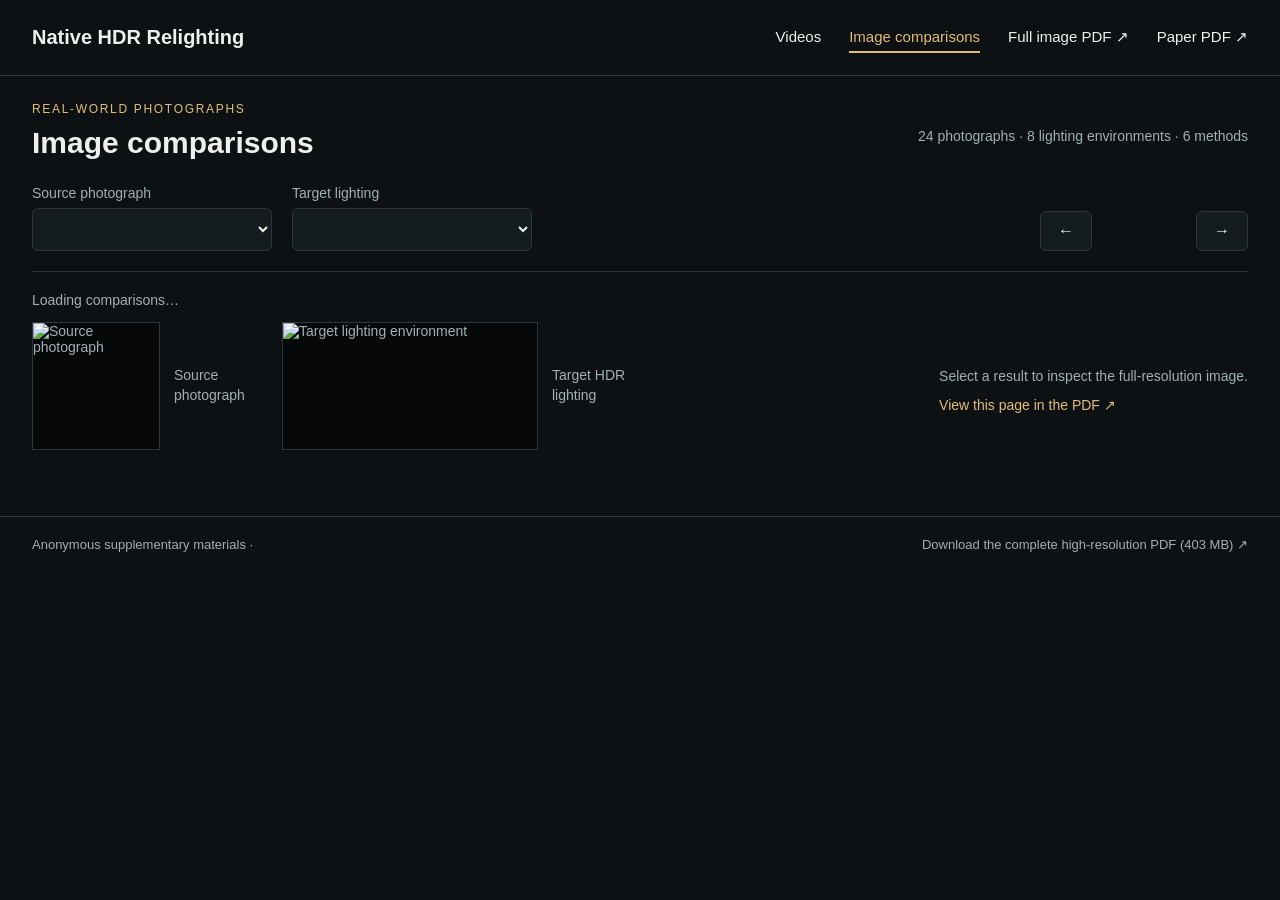
==== ood.html @ 237924ed "Add supplementary website" ====
<!doctype html>
<html lang="en">
<head>
  <meta charset="utf-8"><meta name="viewport" content="width=device-width,initial-scale=1">
  <meta name="referrer" content="no-referrer"><meta name="robots" content="noindex,nofollow,noarchive">
  <title>Native HDR Relighting · Image comparisons</title><link rel="stylesheet" href="style.css">
  <script defer src="assets.js"></script>
  <script defer src="ood/data.js"></script><script defer src="gallery.js"></script>
</head>
<body>
<header class="topbar"><a class="brand" href="index.html">Native HDR Relighting</a><nav aria-label="Materials"><a href="index.html">Videos</a><a aria-current="page" href="ood.html">Image comparisons</a><a href="https://huggingface.co/datasets/pixelhdr-review/website_assets/resolve/main/downloads/ood-comparisons.pdf" target="_blank" rel="noopener noreferrer">Full image PDF ↗</a><a href="https://huggingface.co/datasets/pixelhdr-review/website_assets/resolve/main/downloads/paper-full-resolution.pdf" target="_blank" rel="noopener noreferrer">Paper PDF ↗</a></nav></header>
<main>
  <div class="page-heading"><div><p class="eyebrow">Real-world photographs</p><h1>Image comparisons</h1></div><p class="muted">24 photographs · 8 lighting environments · 6 methods</p></div>
  <section class="gallery-controls" aria-label="Choose a comparison"><label>Source photograph<select id="source-filter"></select></label><label>Target lighting<select id="light-filter"></select></label><div class="stepper"><button id="prev" aria-label="Previous comparison">←</button><span id="case-count" aria-live="polite"></span><button id="next" aria-label="Next comparison">→</button></div></section>
  <div id="gallery-status" class="muted" role="status">Loading comparisons…</div>
  <section class="input-strip"><button class="input-item" id="source-open"><img id="source-image" alt="Source photograph"><span>Source photograph</span></button><button class="input-item environment" id="environment-open"><img id="environment-image" alt="Target lighting environment"><span id="light-caption">Target HDR lighting</span></button><div class="case-description"><h2 id="case-title"></h2><p class="muted">Select a result to inspect the full-resolution image.</p><a id="pdf-page" href="https://huggingface.co/datasets/pixelhdr-review/website_assets/resolve/main/downloads/ood-comparisons.pdf" target="_blank" rel="noopener noreferrer">View this page in the PDF ↗</a></div></section>
  <section id="results" class="results-grid" aria-label="Method comparisons"></section>
</main>
<dialog id="image-dialog"><div class="dialog-bar"><h2 id="image-title"></h2><div><button id="fit-image" aria-pressed="true">Fit</button><button id="actual-image" aria-pressed="false">Actual pixels</button><button id="close-image" aria-label="Close image">Close ×</button></div></div><div id="image-viewport" class="image-viewport"><img id="full-image" alt=""></div></dialog>
<footer>Anonymous supplementary materials · <a href="https://huggingface.co/datasets/pixelhdr-review/website_assets/resolve/main/downloads/ood-comparisons.pdf" download>Download the complete high-resolution PDF (403 MB) ↗</a></footer>
</body></html>
---- style.css ----
:root{color-scheme:dark;--bg:#0d1114;--panel:#151c20;--line:#2c373d;--text:#edf0ed;--muted:#a0b0b5;--accent:#e2bd78;font-family:Arial,Helvetica,sans-serif;font-size:16px}*{box-sizing:border-box}body{margin:0;background:var(--bg);color:var(--text)}a{color:inherit;text-decoration:none}a:hover{color:var(--accent)}button,select{font:inherit;color:inherit;background:var(--panel);border:1px solid var(--line);border-radius:6px}button{cursor:pointer}button:hover,select:hover{border-color:var(--accent)}:focus-visible{outline:2px solid var(--accent);outline-offset:4px}button:disabled{opacity:.4;cursor:default}.topbar{display:flex;justify-content:space-between;align-items:center;gap:24px;padding:22px 32px;border-bottom:1px solid var(--line)}.brand{font-size:20px;font-weight:700}.topbar nav{display:flex;gap:28px;font-size:15px}.topbar nav a{padding:6px 0}.topbar nav a[aria-current]{color:var(--accent);border-bottom:2px solid var(--accent)}main{max-width:1880px;margin:auto;padding:24px 32px}.page-heading{display:flex;align-items:end;justify-content:space-between;gap:20px;margin-bottom:24px}.eyebrow{text-transform:uppercase;letter-spacing:.14em;color:var(--accent);font-size:12px;margin:0 0 8px}h1{font-size:30px;line-height:1.15;margin:0;font-weight:600}h2{font-size:17px;margin:0;font-weight:600}p{line-height:1.5}.muted{color:var(--muted);font-size:14px}.video-layout{display:grid;grid-template-columns:minmax(0,1fr) 340px;gap:24px;align-items:start}.screen{min-width:0}video{display:block;width:100%;max-height:calc(100vh - 232px);min-height:320px;background:#000;aspect-ratio:5/4;border:1px solid var(--line);object-fit:contain}.player-caption{display:flex;gap:16px;justify-content:space-between;align-items:center;padding:16px 0}.player-caption a{font-size:14px;color:var(--accent)}.film-options{display:grid;gap:8px}.film-option{display:grid;grid-template-columns:20px 1fr auto;gap:10px;text-align:left;padding:14px 10px;align-items:start;line-height:1.35}.film-option.selected{border-color:var(--accent);background:#22251f}.film-option strong{display:block;font-size:15px}.film-option small{display:block;color:var(--muted);margin-top:5px;font-size:12px}.number,.duration{font-size:12px;color:var(--accent);padding-top:2px}.chapter-heading{display:flex;align-items:center;justify-content:space-between;margin:24px 0 12px}.chapters{max-height:calc(100vh - 472px);min-height:150px;overflow:auto;scrollbar-width:thin}.chapter{display:flex;width:100%;gap:13px;padding:10px 8px;border:0;border-bottom:1px solid var(--line);border-radius:0;background:transparent;text-align:left;font-size:14px;line-height:1.3}.chapter time{flex:0 0 35px;color:var(--muted);font-variant-numeric:tabular-nums}.chapter.active{color:var(--accent);background:#202620}.chapter.active time{color:var(--accent)}footer{max-width:1880px;margin:18px auto 0;padding:20px 32px;border-top:1px solid var(--line);color:var(--muted);font-size:13px;display:flex;justify-content:space-between;gap:18px}#media-error{background:#39241b;padding:14px}.gallery-controls{display:flex;align-items:end;gap:20px;border-bottom:1px solid var(--line);padding-bottom:20px;margin-bottom:20px}.gallery-controls label{display:grid;gap:7px;min-width:240px;color:var(--muted);font-size:14px}select{padding:11px 35px 11px 12px;max-width:100%;font-size:16px;color:var(--text)}.stepper{margin-left:auto;display:flex;align-items:center;gap:16px}.stepper button{padding:10px 17px}.stepper span{font-variant-numeric:tabular-nums;font-size:14px;min-width:72px;text-align:center}.input-strip{display:flex;align-items:center;gap:20px;margin:14px 0 24px}.input-item{padding:0;border:none;background:transparent;display:flex;align-items:center;gap:14px;text-align:left;color:var(--muted);font-size:14px}.input-item img{width:128px;height:128px;object-fit:contain;background:#060809;border:1px solid var(--line)}.input-item span{max-width:88px;line-height:1.4}.environment img{width:256px;height:128px;object-fit:contain}.case-description{margin-left:auto;max-width:380px}.case-description a{color:var(--accent);font-size:14px}.case-description p{margin:9px 0}.results-grid{display:grid;grid-template-columns:repeat(3,minmax(0,1fr));gap:18px}.result-card{margin:0;min-width:0}.result-card button{width:100%;display:block;position:relative;padding:0;border:1px solid var(--line);border-radius:0;background:#000;overflow:hidden}.result-card img{width:100%;height:auto;aspect-ratio:1;object-fit:contain;display:block}.result-card img.pdf-square{object-fit:fill}.result-card figcaption{display:flex;justify-content:space-between;align-items:center;padding:9px 0 2px;font-size:15px}.result-card.ours figcaption{color:var(--accent);font-weight:700}.result-card.ours button{border-color:var(--accent)}.result-card small{color:var(--muted);font-size:12px}.result-card button:after{content:'↗';position:absolute;right:9px;bottom:8px;padding:3px 7px;background:#0d1114c9;color:white;font-size:20px}.input-strip.loading,.results-grid.loading{opacity:.35;pointer-events:none}dialog{width:96vw;max-width:none;height:94vh;max-height:none;padding:0;background:var(--bg);color:var(--text);border:1px solid var(--line);border-radius:8px}dialog::backdrop{background:#000c}.dialog-bar{display:flex;justify-content:space-between;align-items:center;gap:14px;padding:14px 18px;border-bottom:1px solid var(--line);height:66px}.dialog-bar div{display:flex;gap:8px}.dialog-bar button{padding:8px 12px;font-size:14px}.dialog-bar button[aria-pressed=true]{border-color:var(--accent);color:var(--accent)}.image-viewport{height:calc(100% - 66px);overflow:auto;display:flex;justify-content:center;align-items:center;background:#080a0c}.image-viewport img{display:block;max-width:100%;max-height:100%;object-fit:contain}.image-viewport.actual{display:block}.image-viewport.actual img{max-width:none;max-height:none;margin:auto}.image-viewport img.square-preview{aspect-ratio:1;object-fit:fill;height:auto}#gallery-status:empty{display:none}@media(min-width:1700px){.video-layout{grid-template-columns:minmax(0,1fr) 390px}}@media(max-width:1000px){.video-layout{grid-template-columns:1fr}.playlist{display:grid;grid-template-columns:1fr 1fr;gap:16px}.chapter-heading{display:none}.chapters{max-height:245px;margin:0}.input-strip{flex-wrap:wrap}.case-description{max-width:none;margin-left:0;flex-basis:100%}.results-grid{gap:12px}.gallery-controls label{min-width:180px}.topbar{padding:18px 20px}.topbar nav{gap:15px}main{padding:22px 20px}video{max-height:none}footer{padding:20px}}@media(max-width:650px){.topbar{align-items:start;flex-direction:column;gap:12px}.topbar nav{gap:18px;flex-wrap:wrap;font-size:14px}.page-heading{display:block}.page-heading .muted{margin-bottom:0}h1{font-size:26px}.playlist{display:block}.chapters{margin-top:20px}.player-caption{align-items:start}video{min-height:0}.gallery-controls{flex-wrap:wrap;gap:12px}.gallery-controls label{min-width:0;flex:1 1 42%}.stepper{margin:0 0 0 auto}.input-strip{gap:12px}.input-item{gap:8px}.input-item img{width:88px;height:88px}.environment img{width:176px;height:88px}.input-item span{max-width:76px;font-size:12px}.results-grid{grid-template-columns:repeat(2,minmax(0,1fr))}.dialog-bar{height:auto;flex-wrap:wrap}.image-viewport{height:calc(100% - 110px)}footer{flex-direction:column;font-size:12px}.result-card figcaption{font-size:13px}.result-card small{display:none}}
dialog[open]{display:flex;flex-direction:column}.dialog-bar{flex-shrink:0}.image-viewport{flex:1;min-height:0;height:auto;container-type:size}.image-viewport img{width:auto;height:auto;flex-shrink:0}.image-viewport:not(.actual) img.square-preview{width:min(100cqw,100cqh);height:min(100cqw,100cqh)}.image-viewport.actual img.square-preview{height:auto;aspect-ratio:1}
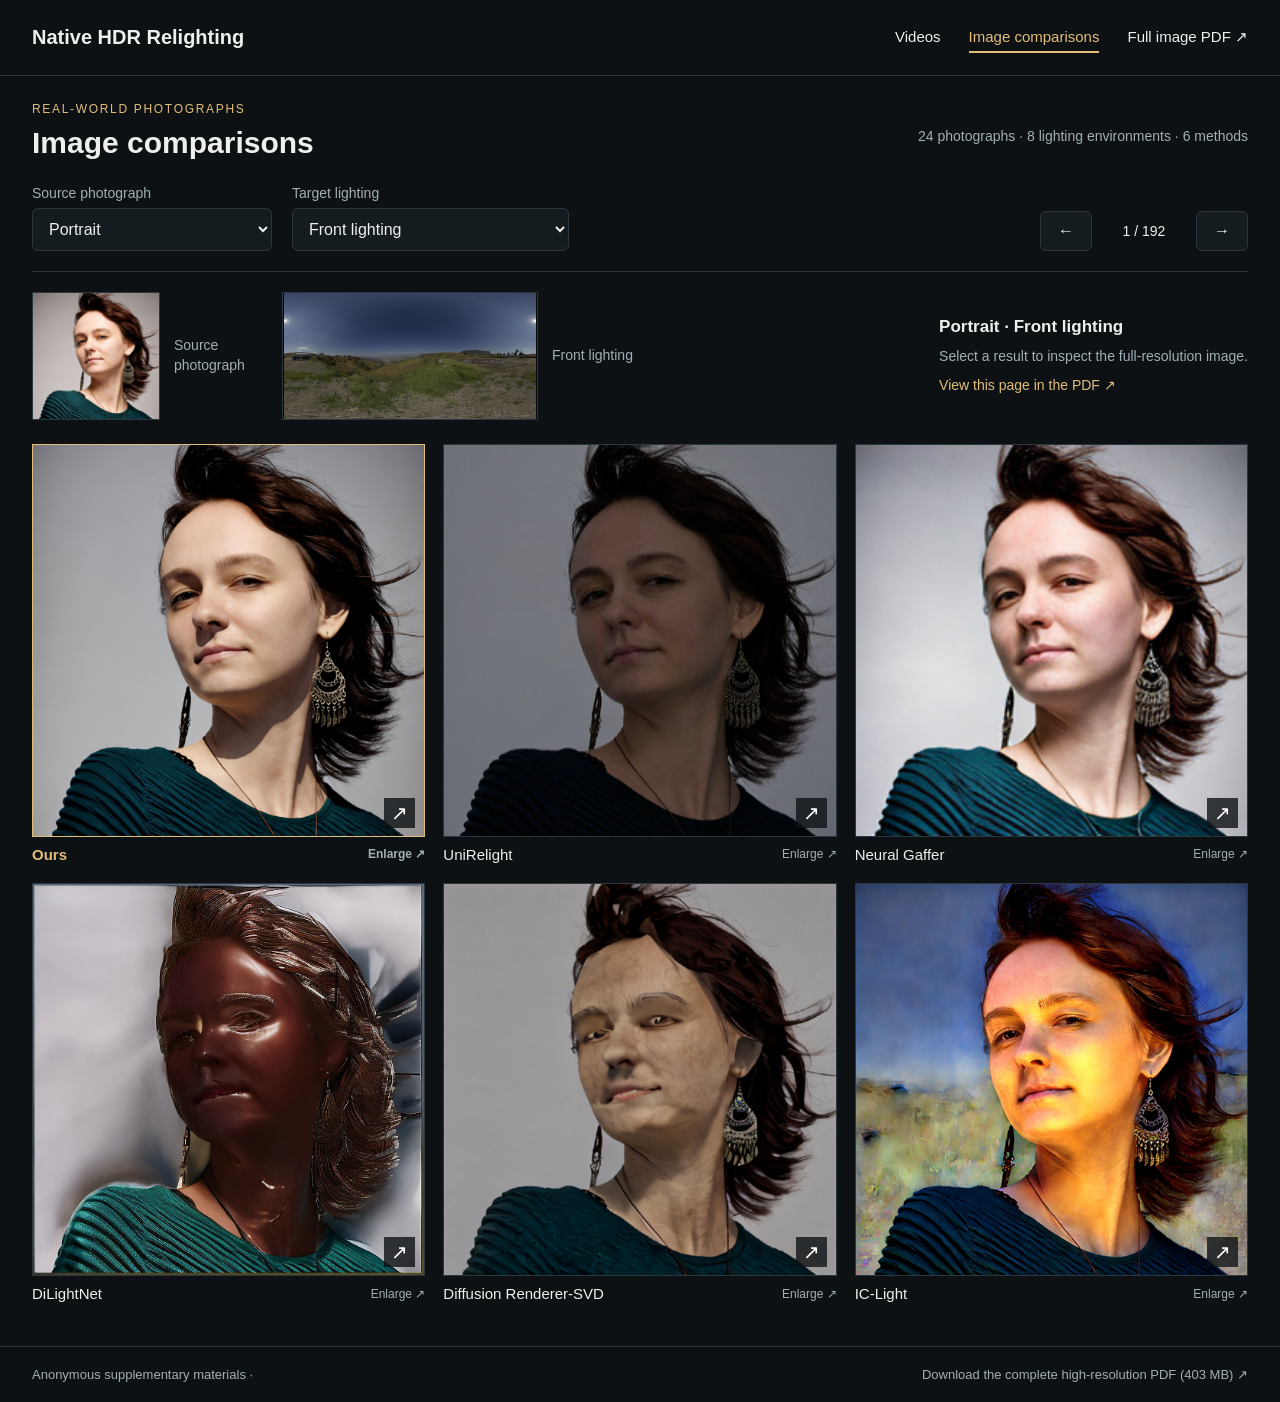
==== commit d0987760: "Fix supplementary downloads and remove paper link" ====
--- a/ood.html
+++ b/ood.html
@@ -8,7 +8,7 @@
   <script defer src="ood/data.js"></script><script defer src="gallery.js"></script>
 </head>
 <body>
-<header class="topbar"><a class="brand" href="index.html">Native HDR Relighting</a><nav aria-label="Materials"><a href="index.html">Videos</a><a aria-current="page" href="ood.html">Image comparisons</a><a href="https://huggingface.co/datasets/pixelhdr-review/website_assets/resolve/main/downloads/ood-comparisons.pdf" target="_blank" rel="noopener noreferrer">Full image PDF ↗</a><a href="https://huggingface.co/datasets/pixelhdr-review/website_assets/resolve/main/downloads/paper-full-resolution.pdf" target="_blank" rel="noopener noreferrer">Paper PDF ↗</a></nav></header>
+<header class="topbar"><a class="brand" href="index.html">Native HDR Relighting</a><nav aria-label="Materials"><a href="index.html">Videos</a><a aria-current="page" href="ood.html">Image comparisons</a><a href="https://huggingface.co/datasets/pixelhdr-review/website_assets/resolve/main/downloads/ood-comparisons.pdf?download=true" target="_blank" rel="noopener noreferrer">Full image PDF ↗</a></nav></header>
 <main>
   <div class="page-heading"><div><p class="eyebrow">Real-world photographs</p><h1>Image comparisons</h1></div><p class="muted">24 photographs · 8 lighting environments · 6 methods</p></div>
   <section class="gallery-controls" aria-label="Choose a comparison"><label>Source photograph<select id="source-filter"></select></label><label>Target lighting<select id="light-filter"></select></label><div class="stepper"><button id="prev" aria-label="Previous comparison">←</button><span id="case-count" aria-live="polite"></span><button id="next" aria-label="Next comparison">→</button></div></section>
@@ -17,5 +17,5 @@
   <section id="results" class="results-grid" aria-label="Method comparisons"></section>
 </main>
 <dialog id="image-dialog"><div class="dialog-bar"><h2 id="image-title"></h2><div><button id="fit-image" aria-pressed="true">Fit</button><button id="actual-image" aria-pressed="false">Actual pixels</button><button id="close-image" aria-label="Close image">Close ×</button></div></div><div id="image-viewport" class="image-viewport"><img id="full-image" alt=""></div></dialog>
-<footer>Anonymous supplementary materials · <a href="https://huggingface.co/datasets/pixelhdr-review/website_assets/resolve/main/downloads/ood-comparisons.pdf" download>Download the complete high-resolution PDF (403 MB) ↗</a></footer>
+<footer>Anonymous supplementary materials · <a href="https://huggingface.co/datasets/pixelhdr-review/website_assets/resolve/main/downloads/ood-comparisons.pdf?download=true" download>Download the complete high-resolution PDF (403 MB) ↗</a></footer>
 </body></html>
